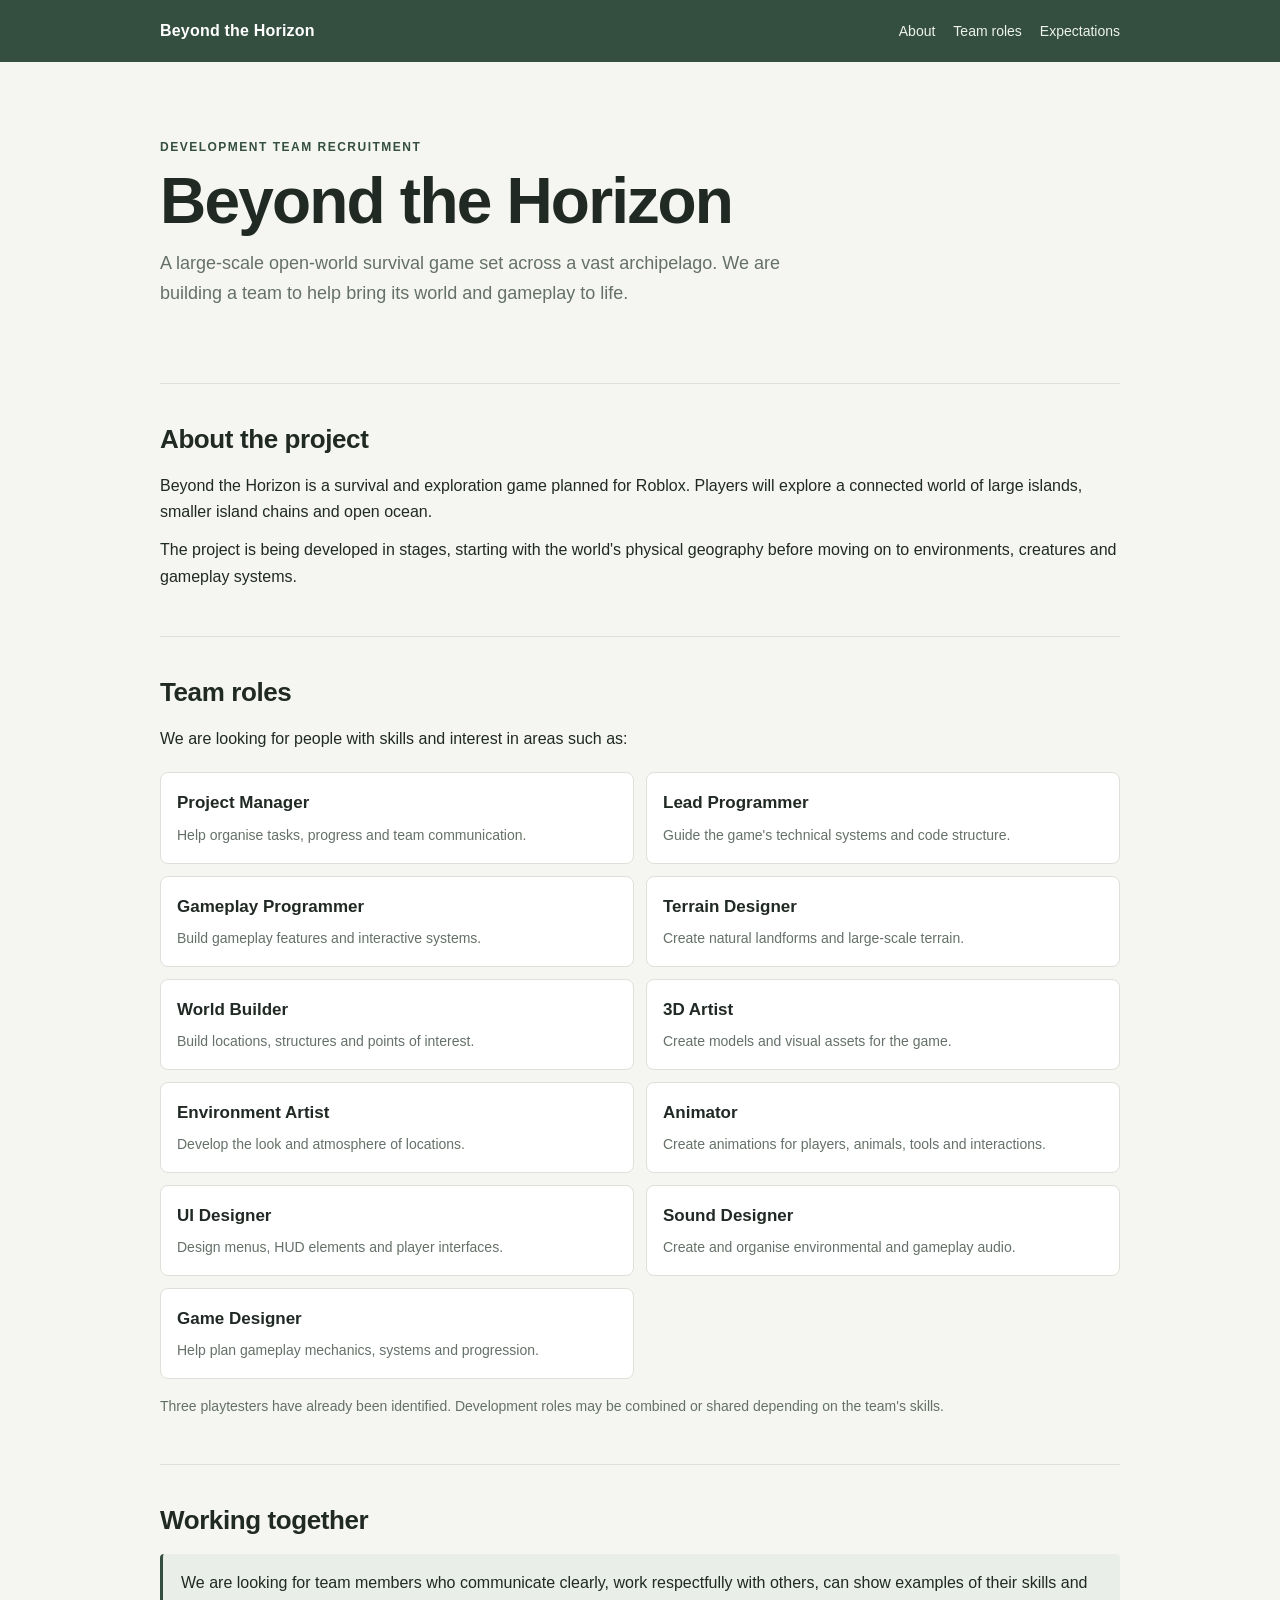
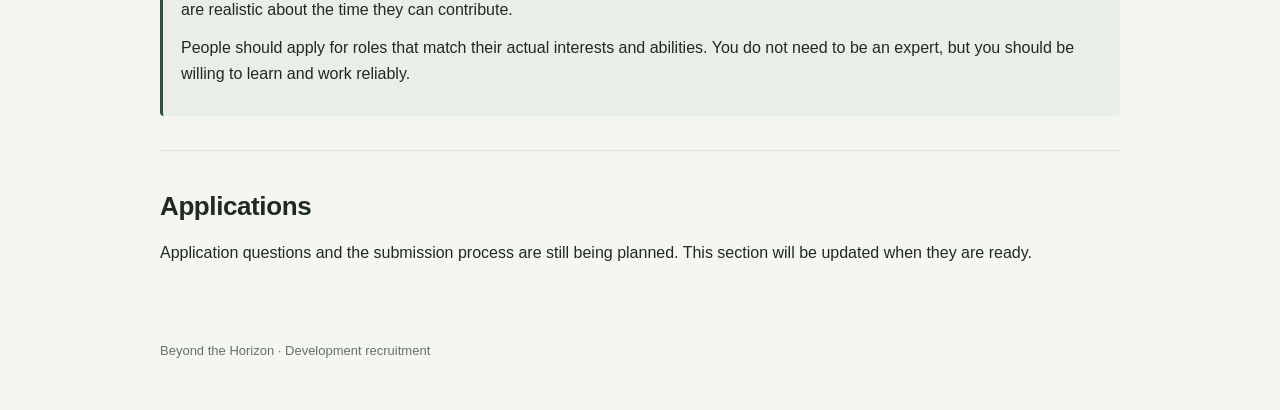
==== index.html @ 1b670f8e "Add simple Beyond the Horizon recruitment homepage" ====
<!doctype html>
<html lang="en">
<head>
  <meta charset="utf-8">
  <meta name="viewport" content="width=device-width, initial-scale=1">
  <meta name="theme-color" content="#18231f">
  <title>Beyond the Horizon | Recruitment</title>
  <style>
    :root {
      color-scheme: light;
      --ink: #202923;
      --muted: #657168;
      --paper: #f5f6f1;
      --surface: #ffffff;
      --green: #344f40;
      --line: #dce2da;
    }
    * { box-sizing: border-box; }
    html { scroll-behavior: smooth; }
    body {
      margin: 0;
      background: var(--paper);
      color: var(--ink);
      font: 16px/1.65 Arial, Helvetica, sans-serif;
    }
    header {
      background: var(--green);
      color: #fff;
      padding: 18px 24px;
    }
    .nav, main, footer { width: min(100% - 40px, 960px); margin: 0 auto; }
    .nav { display: flex; align-items: center; justify-content: space-between; gap: 20px; }
    .brand { font-weight: 700; letter-spacing: .2px; }
    nav { display: flex; flex-wrap: wrap; gap: 18px; }
    nav a { color: #edf2ec; text-decoration: none; font-size: 14px; }
    nav a:hover { text-decoration: underline; }
    .hero { padding: 76px 0 62px; }
    .eyebrow { color: var(--green); font-size: 12px; font-weight: 700; letter-spacing: 1.5px; text-transform: uppercase; }
    h1 { max-width: 720px; margin: 10px 0 14px; font-size: clamp(38px, 7vw, 64px); line-height: 1.05; letter-spacing: -1.8px; }
    .intro { max-width: 650px; color: var(--muted); font-size: 18px; }
    .section { padding: 34px 0; border-top: 1px solid var(--line); }
    h2 { margin: 0 0 12px; font-size: 26px; letter-spacing: -.4px; }
    h3 { margin: 0 0 6px; font-size: 17px; }
    p { margin: 0 0 12px; }
    .roles { display: grid; grid-template-columns: repeat(2, minmax(0, 1fr)); gap: 12px; margin-top: 20px; }
    .role { background: var(--surface); border: 1px solid var(--line); border-radius: 8px; padding: 16px; }
    .role p { color: var(--muted); font-size: 14px; margin: 0; }
    .note { background: #e9eee8; border-left: 3px solid var(--green); padding: 16px 18px; border-radius: 4px; }
    footer { padding: 28px 0 36px; color: var(--muted); font-size: 13px; }
    @media (max-width: 620px) {
      .nav { align-items: flex-start; flex-direction: column; }
      .hero { padding: 54px 0 44px; }
      .roles { grid-template-columns: 1fr; }
    }
  </style>
</head>
<body>
  <header>
    <div class="nav">
      <div class="brand">Beyond the Horizon</div>
      <nav aria-label="Main navigation">
        <a href="#about">About</a>
        <a href="#roles">Team roles</a>
        <a href="#expectations">Expectations</a>
      </nav>
    </div>
  </header>

  <main>
    <section class="hero">
      <div class="eyebrow">Development team recruitment</div>
      <h1>Beyond the Horizon</h1>
      <p class="intro">A large-scale open-world survival game set across a vast archipelago. We are building a team to help bring its world and gameplay to life.</p>
    </section>

    <section class="section" id="about">
      <h2>About the project</h2>
      <p>Beyond the Horizon is a survival and exploration game planned for Roblox. Players will explore a connected world of large islands, smaller island chains and open ocean.</p>
      <p>The project is being developed in stages, starting with the world's physical geography before moving on to environments, creatures and gameplay systems.</p>
    </section>

    <section class="section" id="roles">
      <h2>Team roles</h2>
      <p>We are looking for people with skills and interest in areas such as:</p>
      <div class="roles">
        <article class="role"><h3>Project Manager</h3><p>Help organise tasks, progress and team communication.</p></article>
        <article class="role"><h3>Lead Programmer</h3><p>Guide the game's technical systems and code structure.</p></article>
        <article class="role"><h3>Gameplay Programmer</h3><p>Build gameplay features and interactive systems.</p></article>
        <article class="role"><h3>Terrain Designer</h3><p>Create natural landforms and large-scale terrain.</p></article>
        <article class="role"><h3>World Builder</h3><p>Build locations, structures and points of interest.</p></article>
        <article class="role"><h3>3D Artist</h3><p>Create models and visual assets for the game.</p></article>
        <article class="role"><h3>Environment Artist</h3><p>Develop the look and atmosphere of locations.</p></article>
        <article class="role"><h3>Animator</h3><p>Create animations for players, animals, tools and interactions.</p></article>
        <article class="role"><h3>UI Designer</h3><p>Design menus, HUD elements and player interfaces.</p></article>
        <article class="role"><h3>Sound Designer</h3><p>Create and organise environmental and gameplay audio.</p></article>
        <article class="role"><h3>Game Designer</h3><p>Help plan gameplay mechanics, systems and progression.</p></article>
      </div>
      <p style="margin-top:16px;color:var(--muted);font-size:14px;">Three playtesters have already been identified. Development roles may be combined or shared depending on the team's skills.</p>
    </section>

    <section class="section" id="expectations">
      <h2>Working together</h2>
      <div class="note">
        <p>We are looking for team members who communicate clearly, work respectfully with others, can show examples of their skills and are realistic about the time they can contribute.</p>
        <p>People should apply for roles that match their actual interests and abilities. You do not need to be an expert, but you should be willing to learn and work reliably.</p>
      </div>
    </section>

    <section class="section">
      <h2>Applications</h2>
      <p>Application questions and the submission process are still being planned. This section will be updated when they are ready.</p>
    </section>
  </main>

  <footer>
    <p>Beyond the Horizon · Development recruitment</p>
  </footer>
</body>
</html>
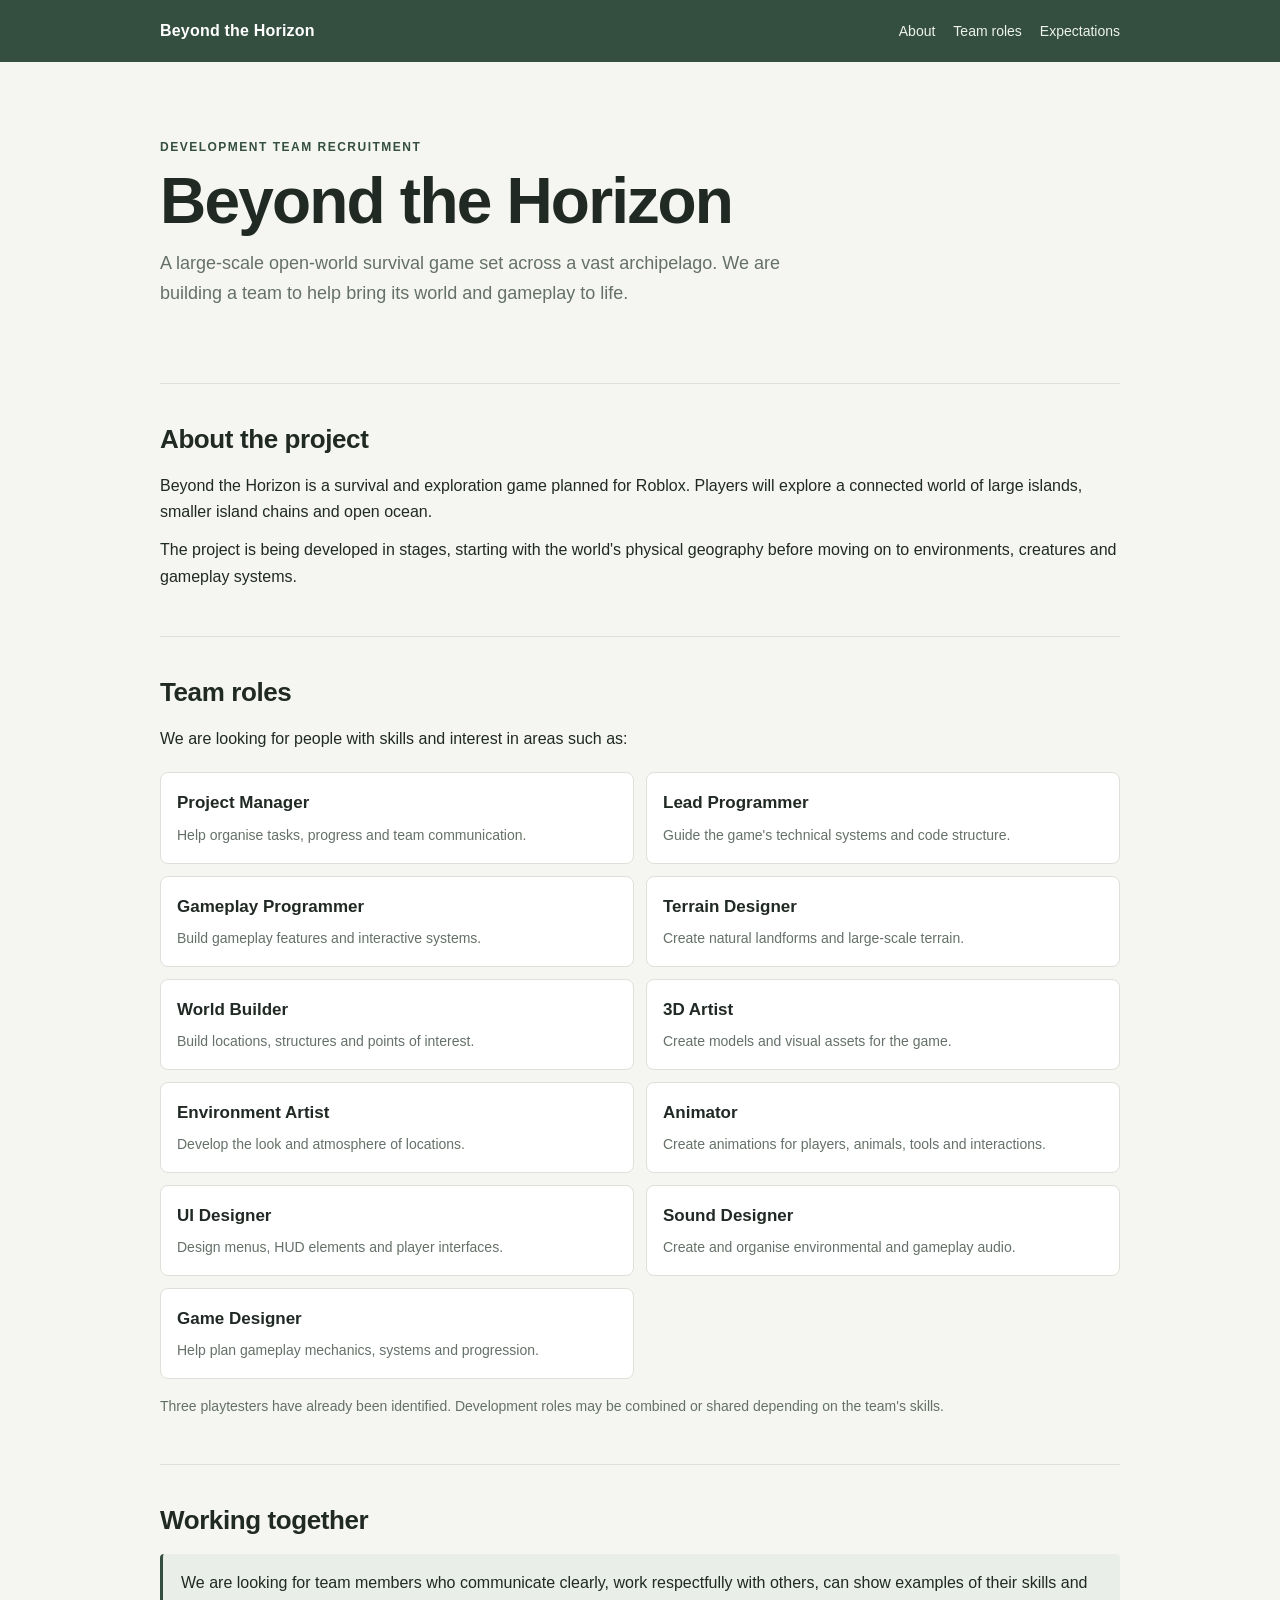
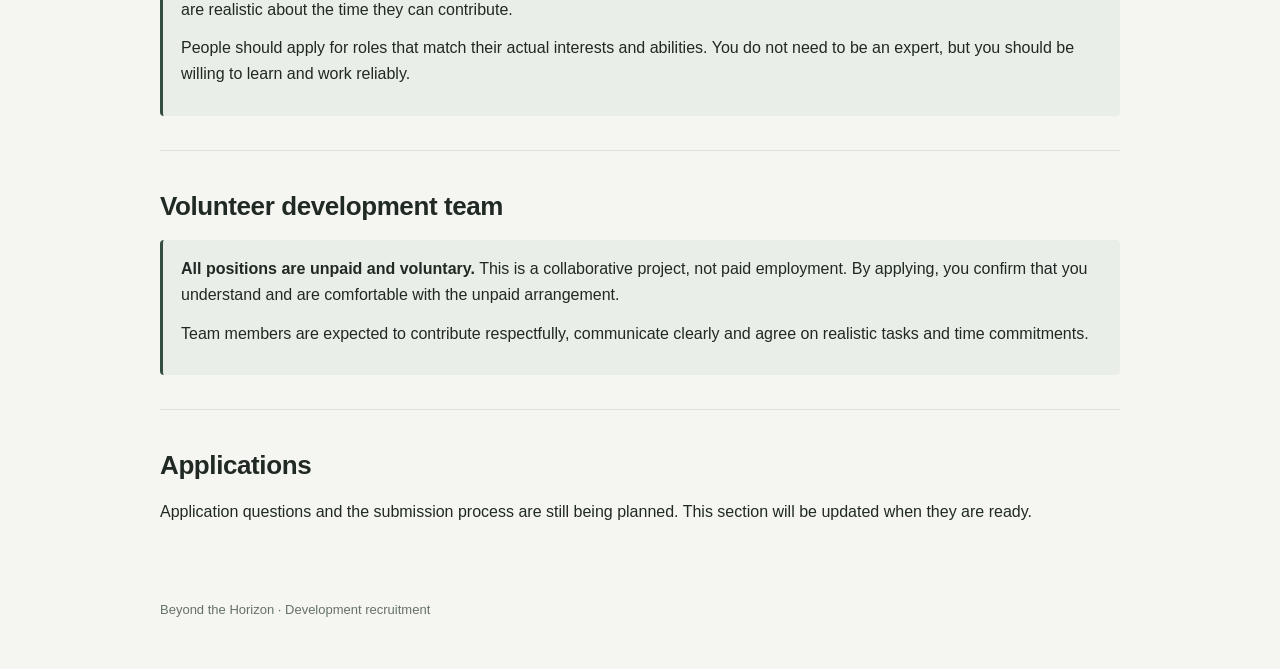
==== commit 40ff1e07: "Add unpaid volunteer team information" ====
--- a/index.html
+++ b/index.html
@@ -106,6 +106,14 @@
       </div>
     </section>
 
+    <section class="section" id="volunteer">
+      <h2>Volunteer development team</h2>
+      <div class="note">
+        <p><strong>All positions are unpaid and voluntary.</strong> This is a collaborative project, not paid employment. By applying, you confirm that you understand and are comfortable with the unpaid arrangement.</p>
+        <p>Team members are expected to contribute respectfully, communicate clearly and agree on realistic tasks and time commitments.</p>
+      </div>
+    </section>
+
     <section class="section">
       <h2>Applications</h2>
       <p>Application questions and the submission process are still being planned. This section will be updated when they are ready.</p>
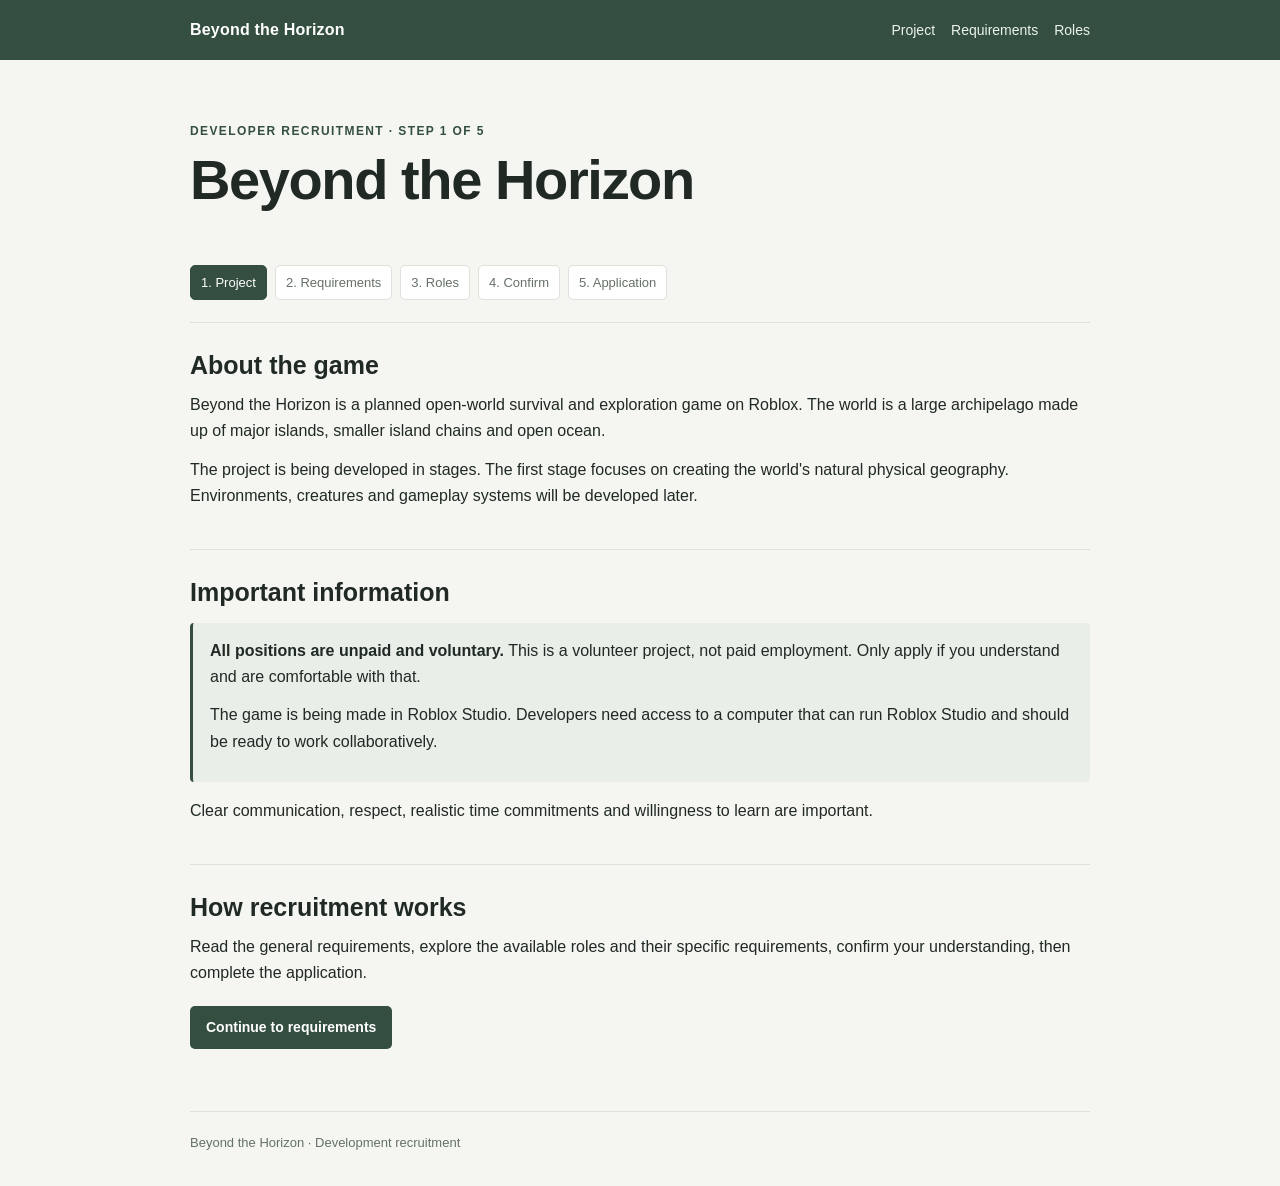
==== commit c4398364: "Restructure recruitment homepage as first step" ====
--- a/index.html
+++ b/index.html
@@ -1,127 +1,2 @@
 <!doctype html>
-<html lang="en">
-<head>
-  <meta charset="utf-8">
-  <meta name="viewport" content="width=device-width, initial-scale=1">
-  <meta name="theme-color" content="#18231f">
-  <title>Beyond the Horizon | Recruitment</title>
-  <style>
-    :root {
-      color-scheme: light;
-      --ink: #202923;
-      --muted: #657168;
-      --paper: #f5f6f1;
-      --surface: #ffffff;
-      --green: #344f40;
-      --line: #dce2da;
-    }
-    * { box-sizing: border-box; }
-    html { scroll-behavior: smooth; }
-    body {
-      margin: 0;
-      background: var(--paper);
-      color: var(--ink);
-      font: 16px/1.65 Arial, Helvetica, sans-serif;
-    }
-    header {
-      background: var(--green);
-      color: #fff;
-      padding: 18px 24px;
-    }
-    .nav, main, footer { width: min(100% - 40px, 960px); margin: 0 auto; }
-    .nav { display: flex; align-items: center; justify-content: space-between; gap: 20px; }
-    .brand { font-weight: 700; letter-spacing: .2px; }
-    nav { display: flex; flex-wrap: wrap; gap: 18px; }
-    nav a { color: #edf2ec; text-decoration: none; font-size: 14px; }
-    nav a:hover { text-decoration: underline; }
-    .hero { padding: 76px 0 62px; }
-    .eyebrow { color: var(--green); font-size: 12px; font-weight: 700; letter-spacing: 1.5px; text-transform: uppercase; }
-    h1 { max-width: 720px; margin: 10px 0 14px; font-size: clamp(38px, 7vw, 64px); line-height: 1.05; letter-spacing: -1.8px; }
-    .intro { max-width: 650px; color: var(--muted); font-size: 18px; }
-    .section { padding: 34px 0; border-top: 1px solid var(--line); }
-    h2 { margin: 0 0 12px; font-size: 26px; letter-spacing: -.4px; }
-    h3 { margin: 0 0 6px; font-size: 17px; }
-    p { margin: 0 0 12px; }
-    .roles { display: grid; grid-template-columns: repeat(2, minmax(0, 1fr)); gap: 12px; margin-top: 20px; }
-    .role { background: var(--surface); border: 1px solid var(--line); border-radius: 8px; padding: 16px; }
-    .role p { color: var(--muted); font-size: 14px; margin: 0; }
-    .note { background: #e9eee8; border-left: 3px solid var(--green); padding: 16px 18px; border-radius: 4px; }
-    footer { padding: 28px 0 36px; color: var(--muted); font-size: 13px; }
-    @media (max-width: 620px) {
-      .nav { align-items: flex-start; flex-direction: column; }
-      .hero { padding: 54px 0 44px; }
-      .roles { grid-template-columns: 1fr; }
-    }
-  </style>
-</head>
-<body>
-  <header>
-    <div class="nav">
-      <div class="brand">Beyond the Horizon</div>
-      <nav aria-label="Main navigation">
-        <a href="#about">About</a>
-        <a href="#roles">Team roles</a>
-        <a href="#expectations">Expectations</a>
-      </nav>
-    </div>
-  </header>
-
-  <main>
-    <section class="hero">
-      <div class="eyebrow">Development team recruitment</div>
-      <h1>Beyond the Horizon</h1>
-      <p class="intro">A large-scale open-world survival game set across a vast archipelago. We are building a team to help bring its world and gameplay to life.</p>
-    </section>
-
-    <section class="section" id="about">
-      <h2>About the project</h2>
-      <p>Beyond the Horizon is a survival and exploration game planned for Roblox. Players will explore a connected world of large islands, smaller island chains and open ocean.</p>
-      <p>The project is being developed in stages, starting with the world's physical geography before moving on to environments, creatures and gameplay systems.</p>
-    </section>
-
-    <section class="section" id="roles">
-      <h2>Team roles</h2>
-      <p>We are looking for people with skills and interest in areas such as:</p>
-      <div class="roles">
-        <article class="role"><h3>Project Manager</h3><p>Help organise tasks, progress and team communication.</p></article>
-        <article class="role"><h3>Lead Programmer</h3><p>Guide the game's technical systems and code structure.</p></article>
-        <article class="role"><h3>Gameplay Programmer</h3><p>Build gameplay features and interactive systems.</p></article>
-        <article class="role"><h3>Terrain Designer</h3><p>Create natural landforms and large-scale terrain.</p></article>
-        <article class="role"><h3>World Builder</h3><p>Build locations, structures and points of interest.</p></article>
-        <article class="role"><h3>3D Artist</h3><p>Create models and visual assets for the game.</p></article>
-        <article class="role"><h3>Environment Artist</h3><p>Develop the look and atmosphere of locations.</p></article>
-        <article class="role"><h3>Animator</h3><p>Create animations for players, animals, tools and interactions.</p></article>
-        <article class="role"><h3>UI Designer</h3><p>Design menus, HUD elements and player interfaces.</p></article>
-        <article class="role"><h3>Sound Designer</h3><p>Create and organise environmental and gameplay audio.</p></article>
-        <article class="role"><h3>Game Designer</h3><p>Help plan gameplay mechanics, systems and progression.</p></article>
-      </div>
-      <p style="margin-top:16px;color:var(--muted);font-size:14px;">Three playtesters have already been identified. Development roles may be combined or shared depending on the team's skills.</p>
-    </section>
-
-    <section class="section" id="expectations">
-      <h2>Working together</h2>
-      <div class="note">
-        <p>We are looking for team members who communicate clearly, work respectfully with others, can show examples of their skills and are realistic about the time they can contribute.</p>
-        <p>People should apply for roles that match their actual interests and abilities. You do not need to be an expert, but you should be willing to learn and work reliably.</p>
-      </div>
-    </section>
-
-    <section class="section" id="volunteer">
-      <h2>Volunteer development team</h2>
-      <div class="note">
-        <p><strong>All positions are unpaid and voluntary.</strong> This is a collaborative project, not paid employment. By applying, you confirm that you understand and are comfortable with the unpaid arrangement.</p>
-        <p>Team members are expected to contribute respectfully, communicate clearly and agree on realistic tasks and time commitments.</p>
-      </div>
-    </section>
-
-    <section class="section">
-      <h2>Applications</h2>
-      <p>Application questions and the submission process are still being planned. This section will be updated when they are ready.</p>
-    </section>
-  </main>
-
-  <footer>
-    <p>Beyond the Horizon · Development recruitment</p>
-  </footer>
-</body>
-</html>+<html lang="en"><head><meta charset="utf-8"><meta name="viewport" content="width=device-width,initial-scale=1"><meta name="theme-color" content="#18231f"><title>Beyond the Horizon | Beyond the Horizon</title><link rel="stylesheet" href="style.css"></head><body><header><div class="nav"><div class="brand">Beyond the Horizon</div><nav aria-label="Main navigation"><a href="index.html">Project</a><a href="requirements.html">Requirements</a><a href="roles.html">Roles</a></nav></div></header><main><div class="hero"><div class="eyebrow">Developer recruitment · Step 1 of 5</div><h1>Beyond the Horizon</h1></div><div class="steps"><a class="current" href="index.html">1. Project</a><a class="" href="requirements.html">2. Requirements</a><a class="" href="roles.html">3. Roles</a><a class="" href="confirm.html">4. Confirm</a><a class="" href="application.html">5. Application</a></div><section class="section"><h2>About the game</h2><p>Beyond the Horizon is a planned open-world survival and exploration game on Roblox. The world is a large archipelago made up of major islands, smaller island chains and open ocean.</p><p>The project is being developed in stages. The first stage focuses on creating the world's natural physical geography. Environments, creatures and gameplay systems will be developed later.</p></section><section class="section"><h2>Important information</h2><div class="note"><p><strong>All positions are unpaid and voluntary.</strong> This is a volunteer project, not paid employment. Only apply if you understand and are comfortable with that.</p><p>The game is being made in Roblox Studio. Developers need access to a computer that can run Roblox Studio and should be ready to work collaboratively.</p></div><p>Clear communication, respect, realistic time commitments and willingness to learn are important.</p></section><section class="section"><h2>How recruitment works</h2><p>Read the general requirements, explore the available roles and their specific requirements, confirm your understanding, then complete the application.</p><a class="button" href="requirements.html">Continue to requirements</a></section></main><footer>Beyond the Horizon · Development recruitment</footer></body></html>
--- a/style.css
+++ b/style.css
@@ -0,0 +1,16 @@
+:root{color-scheme:light;--ink:#202923;--muted:#657168;--paper:#f5f6f1;--surface:#fff;--green:#344f40;--line:#dce2da}
+*{box-sizing:border-box}body{margin:0;background:var(--paper);color:var(--ink);font:16px/1.65 Arial,Helvetica,sans-serif}
+header{background:var(--green);color:#fff;padding:17px 24px}.nav,main,footer{width:min(100% - 40px,900px);margin:0 auto}
+.nav{display:flex;align-items:center;justify-content:space-between;gap:18px}.brand{font-weight:700;letter-spacing:.2px}nav{display:flex;flex-wrap:wrap;gap:16px}
+nav a{color:#edf2ec;text-decoration:none;font-size:14px}nav a:hover{text-decoration:underline}
+main{padding-bottom:35px}.hero{padding:62px 0 38px}.eyebrow{color:var(--green);font-size:12px;font-weight:700;letter-spacing:1.4px;text-transform:uppercase}
+h1{margin:8px 0 12px;font-size:clamp(36px,6vw,56px);line-height:1.08;letter-spacing:-1.4px}h2{font-size:25px;line-height:1.2;margin:0 0 12px}h3{font-size:17px;margin:0 0 5px}
+p{margin:0 0 12px}.intro{max-width:680px;color:var(--muted);font-size:18px}.section{padding:27px 0;border-top:1px solid var(--line)}
+.note{background:#e9eee8;border-left:3px solid var(--green);padding:15px 17px;border-radius:4px;margin:16px 0}
+.steps{display:flex;flex-wrap:wrap;gap:8px;margin:4px 0 22px}.steps a,.steps span{font-size:13px;text-decoration:none;padding:6px 10px;border:1px solid var(--line);border-radius:5px;color:var(--muted);background:#fff}.steps .current{background:var(--green);color:#fff;border-color:var(--green)}
+.button{display:inline-block;background:var(--green);color:#fff;text-decoration:none;padding:10px 16px;border-radius:5px;font-weight:700;font-size:14px;margin:8px 8px 0 0}.button.secondary{background:#fff;color:var(--green);border:1px solid var(--green)}
+.cards{display:grid;grid-template-columns:repeat(2,minmax(0,1fr));gap:12px;margin:18px 0}.card,details{background:var(--surface);border:1px solid var(--line);border-radius:7px;padding:15px}.card p,details p{font-size:14px;color:var(--muted);margin:5px 0}
+details{margin:10px 0}summary{font-weight:700;cursor:pointer}ul{padding-left:22px;margin:8px 0 12px}li{margin:4px 0}
+label{display:block;font-weight:700;margin:16px 0 6px}select,textarea,input{font:inherit;width:100%;max-width:560px;padding:10px;border:1px solid #bdc8bd;border-radius:5px;background:#fff;color:var(--ink)}textarea{min-height:130px;resize:vertical}
+.small{font-size:13px;color:var(--muted)}footer{padding:20px 0 32px;color:var(--muted);font-size:13px;border-top:1px solid var(--line)}
+@media(max-width:620px){.nav{align-items:flex-start;flex-direction:column}.hero{padding:45px 0 30px}.cards{grid-template-columns:1fr}}
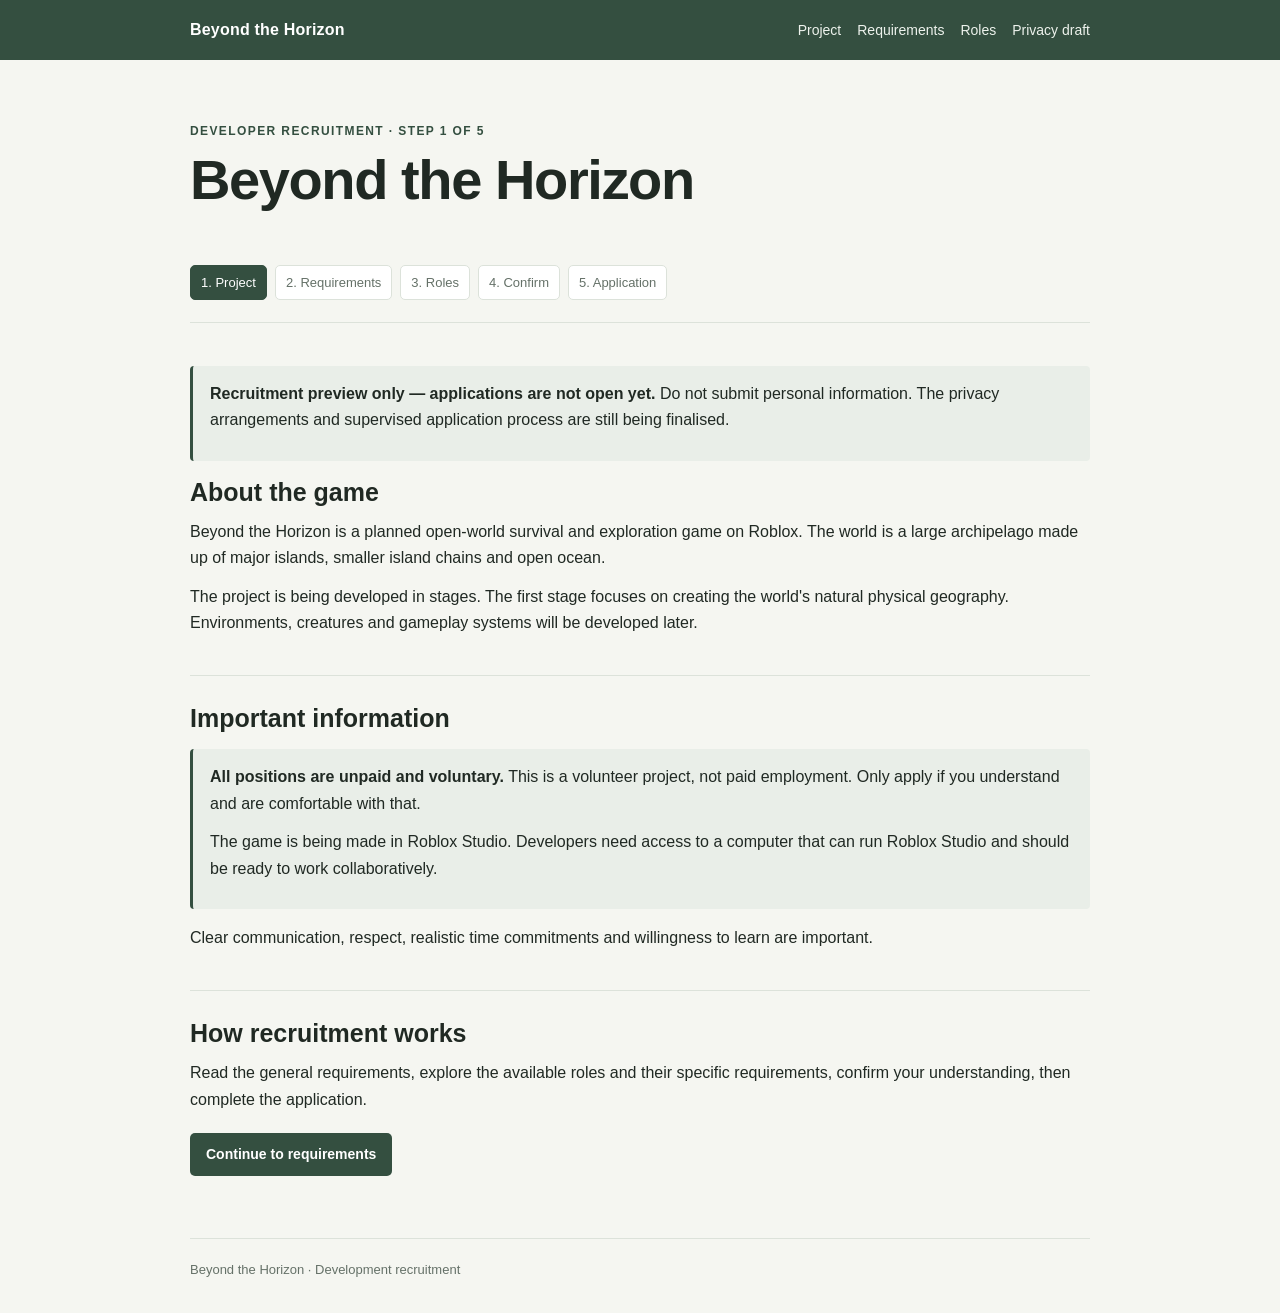
==== commit 3feb659e: "Add visible privacy draft navigation and recruitment preview notice" ====
--- a/index.html
+++ b/index.html
@@ -1,2 +1,2 @@
 <!doctype html>
-<html lang="en"><head><meta charset="utf-8"><meta name="viewport" content="width=device-width,initial-scale=1"><meta name="theme-color" content="#18231f"><title>Beyond the Horizon | Beyond the Horizon</title><link rel="stylesheet" href="style.css"></head><body><header><div class="nav"><div class="brand">Beyond the Horizon</div><nav aria-label="Main navigation"><a href="index.html">Project</a><a href="requirements.html">Requirements</a><a href="roles.html">Roles</a></nav></div></header><main><div class="hero"><div class="eyebrow">Developer recruitment · Step 1 of 5</div><h1>Beyond the Horizon</h1></div><div class="steps"><a class="current" href="index.html">1. Project</a><a class="" href="requirements.html">2. Requirements</a><a class="" href="roles.html">3. Roles</a><a class="" href="confirm.html">4. Confirm</a><a class="" href="application.html">5. Application</a></div><section class="section"><h2>About the game</h2><p>Beyond the Horizon is a planned open-world survival and exploration game on Roblox. The world is a large archipelago made up of major islands, smaller island chains and open ocean.</p><p>The project is being developed in stages. The first stage focuses on creating the world's natural physical geography. Environments, creatures and gameplay systems will be developed later.</p></section><section class="section"><h2>Important information</h2><div class="note"><p><strong>All positions are unpaid and voluntary.</strong> This is a volunteer project, not paid employment. Only apply if you understand and are comfortable with that.</p><p>The game is being made in Roblox Studio. Developers need access to a computer that can run Roblox Studio and should be ready to work collaboratively.</p></div><p>Clear communication, respect, realistic time commitments and willingness to learn are important.</p></section><section class="section"><h2>How recruitment works</h2><p>Read the general requirements, explore the available roles and their specific requirements, confirm your understanding, then complete the application.</p><a class="button" href="requirements.html">Continue to requirements</a></section></main><footer>Beyond the Horizon · Development recruitment</footer></body></html>+<html lang="en"><head><meta charset="utf-8"><meta name="viewport" content="width=device-width,initial-scale=1"><meta name="theme-color" content="#18231f"><title>Beyond the Horizon | Beyond the Horizon</title><link rel="stylesheet" href="style.css"></head><body><header><div class="nav"><div class="brand">Beyond the Horizon</div><nav aria-label="Main navigation"><a href="index.html">Project</a><a href="requirements.html">Requirements</a><a href="roles.html">Roles</a><a href="privacy.html">Privacy draft</a></nav></div></header><main><div class="hero"><div class="eyebrow">Developer recruitment · Step 1 of 5</div><h1>Beyond the Horizon</h1></div><div class="steps"><a class="current" href="index.html">1. Project</a><a class="" href="requirements.html">2. Requirements</a><a class="" href="roles.html">3. Roles</a><a class="" href="confirm.html">4. Confirm</a><a class="" href="application.html">5. Application</a></div><section class="section"><div class="note"><p><strong>Recruitment preview only — applications are not open yet.</strong> Do not submit personal information. The privacy arrangements and supervised application process are still being finalised.</p></div><h2>About the game</h2><p>Beyond the Horizon is a planned open-world survival and exploration game on Roblox. The world is a large archipelago made up of major islands, smaller island chains and open ocean.</p><p>The project is being developed in stages. The first stage focuses on creating the world's natural physical geography. Environments, creatures and gameplay systems will be developed later.</p></section><section class="section"><h2>Important information</h2><div class="note"><p><strong>All positions are unpaid and voluntary.</strong> This is a volunteer project, not paid employment. Only apply if you understand and are comfortable with that.</p><p>The game is being made in Roblox Studio. Developers need access to a computer that can run Roblox Studio and should be ready to work collaboratively.</p></div><p>Clear communication, respect, realistic time commitments and willingness to learn are important.</p></section><section class="section"><h2>How recruitment works</h2><p>Read the general requirements, explore the available roles and their specific requirements, confirm your understanding, then complete the application.</p><a class="button" href="requirements.html">Continue to requirements</a></section></main><footer>Beyond the Horizon · Development recruitment</footer></body></html>
